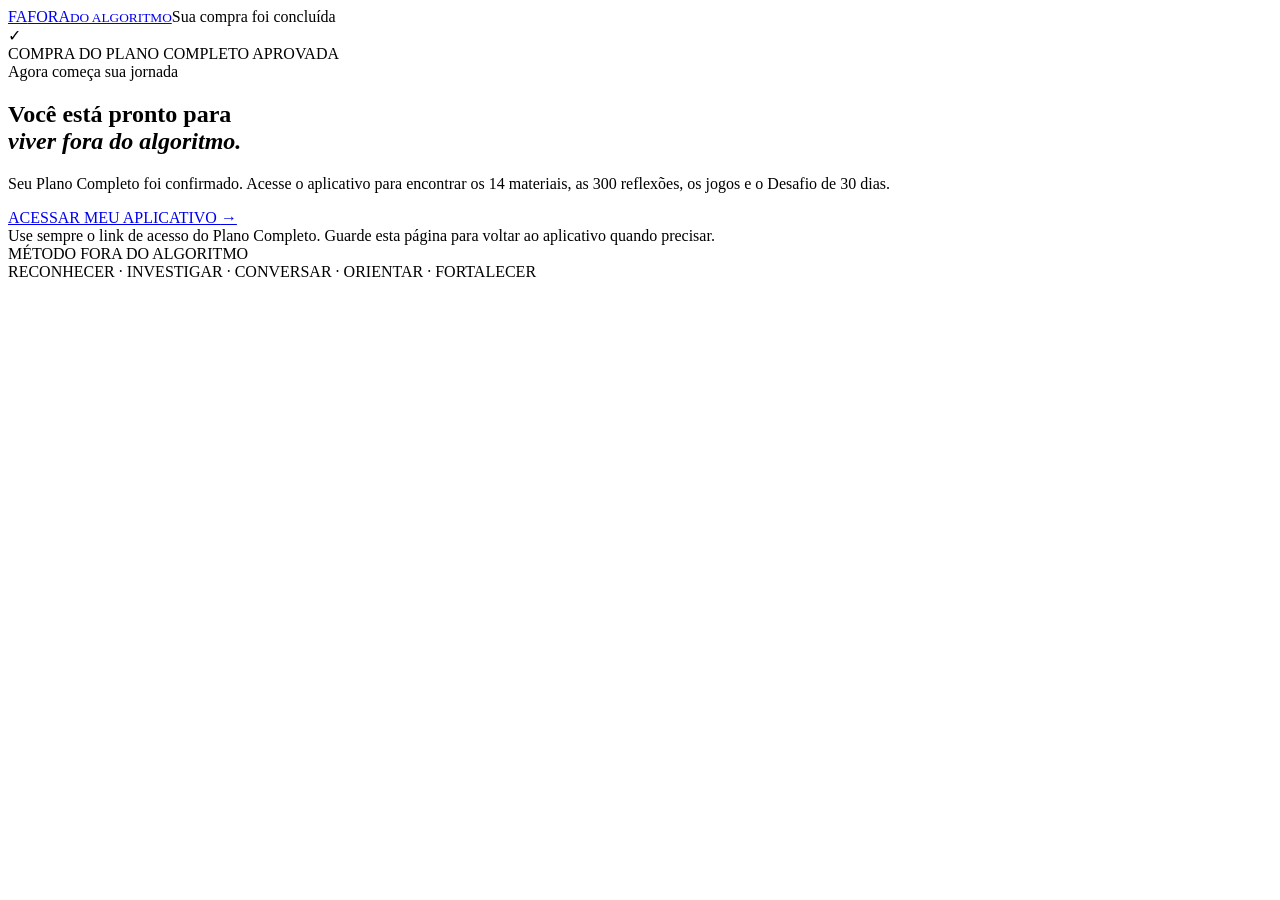
==== completo-confirmado/index.html @ 937b58bb "Adiciona página de confirmação do Plano Completo" ====
<!doctype html>
<html lang="pt-BR">
<head><meta charset="utf-8"><meta name="viewport" content="width=device-width,initial-scale=1"><meta name="theme-color" content="#0a211c"><title>Plano Completo confirmado — FORA DO ALGORITMO</title><link rel="preconnect" href="https://fonts.googleapis.com"><link rel="preconnect" href="https://fonts.gstatic.com" crossorigin><link href="https://fonts.googleapis.com/css2?family=DM+Sans:wght@400;500;600;700;800&family=Manrope:wght@400;500;600;700;800&display=swap" rel="stylesheet"><link rel="stylesheet" href="/styles.css"></head>
<body><div class="shell narrow">
<header class="topbar"><a class="brand" href="/"><span class="brand-symbol">FA</span><span>FORA<small>DO ALGORITMO</small></span></a><span class="top-note">Sua compra foi concluída</span></header>
<main class="page"><section class="panel center">
<div class="success-icon">✓</div><div class="status">COMPRA DO PLANO COMPLETO APROVADA</div>
<div class="eyebrow spaced">Agora começa sua jornada</div>
<h1>Você está pronto para<br><em>viver fora do algoritmo.</em></h1>
<p class="page-lead">Seu Plano Completo foi confirmado. Acesse o aplicativo para encontrar os 14 materiais, as 300 reflexões, os jogos e o Desafio de 30 dias.</p>
<div class="single-cta"><a class="button button-gold full" href="https://foraalgoritmo-2.vercel.app/acesso/completo">ACESSAR MEU APLICATIVO <b>→</b></a></div>
<div class="notice">Use sempre o link de acesso do Plano Completo. Guarde esta página para voltar ao aplicativo quando precisar.</div>
</section></main>
<footer class="footer">MÉTODO FORA DO ALGORITMO<br><span>RECONHECER · INVESTIGAR · CONVERSAR · ORIENTAR · FORTALECER</span></footer>
</div></body></html>
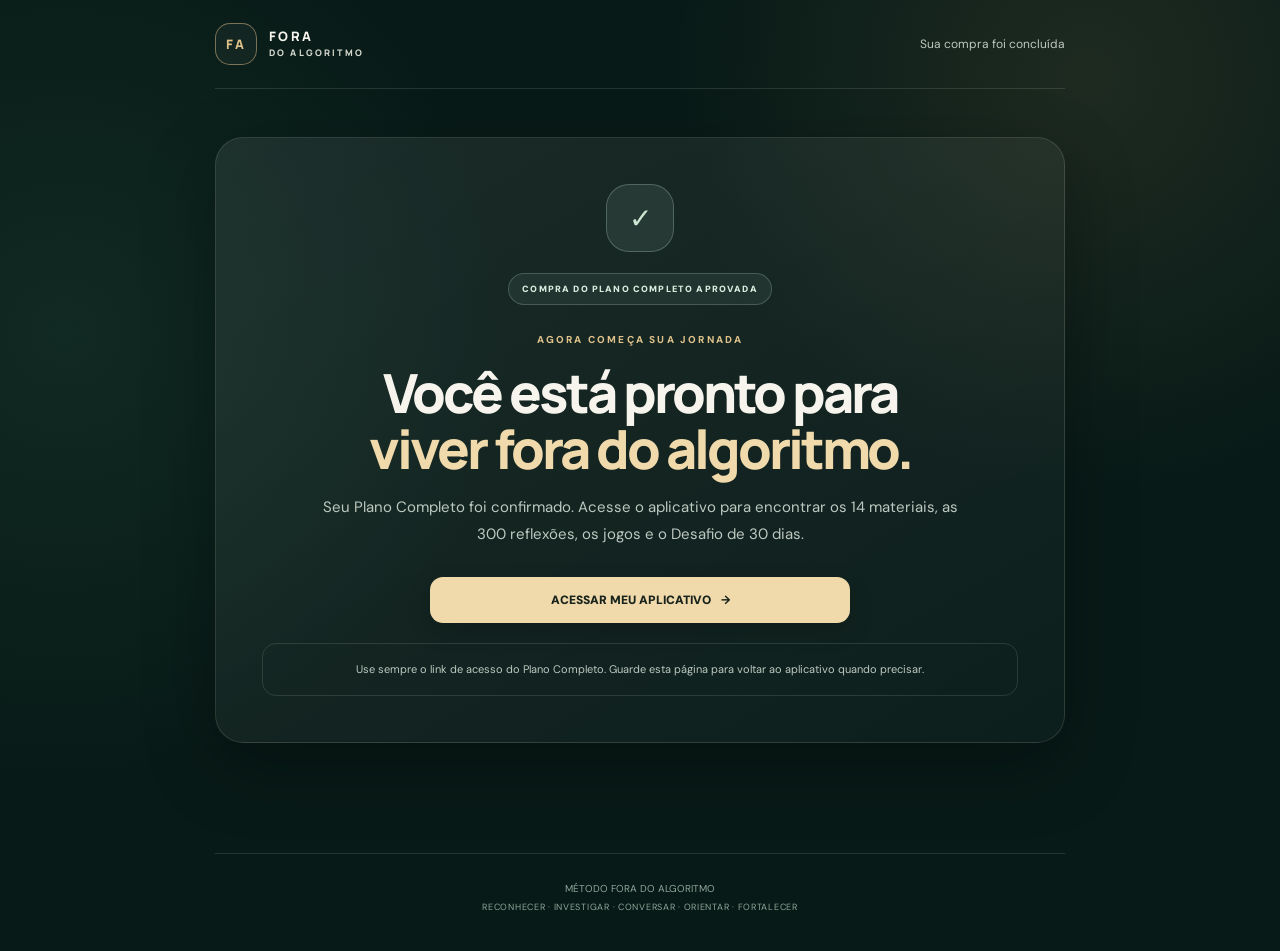
==== commit d08490e9: "Remove link para página inicial comercial" ====
--- a/completo-confirmado/index.html
+++ b/completo-confirmado/index.html
@@ -2,7 +2,7 @@
 <html lang="pt-BR">
 <head><meta charset="utf-8"><meta name="viewport" content="width=device-width,initial-scale=1"><meta name="theme-color" content="#0a211c"><title>Plano Completo confirmado — FORA DO ALGORITMO</title><link rel="preconnect" href="https://fonts.googleapis.com"><link rel="preconnect" href="https://fonts.gstatic.com" crossorigin><link href="https://fonts.googleapis.com/css2?family=DM+Sans:wght@400;500;600;700;800&family=Manrope:wght@400;500;600;700;800&display=swap" rel="stylesheet"><link rel="stylesheet" href="/styles.css"></head>
 <body><div class="shell narrow">
-<header class="topbar"><a class="brand" href="/"><span class="brand-symbol">FA</span><span>FORA<small>DO ALGORITMO</small></span></a><span class="top-note">Sua compra foi concluída</span></header>
+<header class="topbar"><div class="brand"><span class="brand-symbol">FA</span><span>FORA<small>DO ALGORITMO</small></span></div><span class="top-note">Sua compra foi concluída</span></header>
 <main class="page"><section class="panel center">
 <div class="success-icon">✓</div><div class="status">COMPRA DO PLANO COMPLETO APROVADA</div>
 <div class="eyebrow spaced">Agora começa sua jornada</div>
--- a/styles.css
+++ b/styles.css
@@ -0,0 +1,4 @@
+:root{--bg:#081a17;--panel:#102b24;--ink:#f6f4ed;--muted:#bdc9c0;--soft:#8fa69a;--gold:#dfc18a;--gold2:#f0d9aa;--line:rgba(236,230,210,.13);--green:#cde5d3;--shadow:0 24px 70px rgba(0,0,0,.3)}
+*{box-sizing:border-box}html{scroll-behavior:smooth}body{margin:0;background:radial-gradient(circle at 85% 8%,rgba(190,161,104,.12),transparent 26rem),radial-gradient(circle at 5% 35%,rgba(61,123,94,.16),transparent 28rem),var(--bg);color:var(--ink);font-family:'DM Sans',sans-serif;min-height:100vh}a{color:inherit;text-decoration:none}.shell{width:min(1100px,calc(100% - 40px));margin:0 auto}.shell.narrow{width:min(850px,calc(100% - 36px))}.topbar{display:flex;align-items:center;justify-content:space-between;padding:23px 0;border-bottom:1px solid var(--line)}.brand{display:flex;align-items:center;gap:12px;font:800 13px/1.15 Manrope;letter-spacing:.18em}.brand-symbol{height:42px;width:42px;border:1px solid rgba(223,193,138,.5);border-radius:15px;display:grid;place-items:center;color:var(--gold);background:rgba(255,255,255,.04)}.brand small{display:block;color:#d3d8ce;font-size:9px;letter-spacing:.24em;margin-top:4px}.top-note{font-size:12px;color:var(--muted)}.hero{padding:76px 0 54px;display:grid;grid-template-columns:1.1fr .9fr;gap:48px;align-items:center}.eyebrow{color:var(--gold);font-size:10px;font-weight:800;letter-spacing:.22em;text-transform:uppercase}.hero h1,.page h1{font:800 clamp(38px,5.8vw,68px)/1.04 Manrope;letter-spacing:-.055em;margin:18px 0}.hero h1 em,.page h1 em,.section-heading h2 em{font-style:normal;color:var(--gold2)}.lead{color:var(--muted);font-size:16px;line-height:1.8;max-width:600px}.method-line{display:inline-flex;gap:9px;align-items:center;border:1px solid var(--line);border-radius:100px;padding:10px 13px;color:#e8e3d5;font-size:9px;font-weight:800;letter-spacing:.1em;margin:20px 0 24px}.method-line span{width:7px;height:7px;border-radius:50%;background:var(--gold)}.hero-cta{max-width:340px}.hero-visual{position:relative;padding:30px;border-radius:30px;border:1px solid rgba(223,193,138,.22);background:linear-gradient(150deg,rgba(255,255,255,.08),rgba(255,255,255,.015));box-shadow:var(--shadow);min-height:350px;display:flex;flex-direction:column;justify-content:space-between;overflow:hidden}.visual-orbit{position:absolute;width:270px;height:270px;border-radius:50%;border:1px solid rgba(223,193,138,.17);right:-80px;top:-90px;box-shadow:0 0 0 32px rgba(223,193,138,.025),0 0 0 68px rgba(223,193,138,.02)}.visual-kicker,.plan-tag{font-size:10px;color:var(--gold);letter-spacing:.2em;text-transform:uppercase;font-weight:800;position:relative}.visual-title{font:800 35px/1.08 Manrope;max-width:300px;position:relative;letter-spacing:-.045em}.hero-visual p{font-size:13px;color:var(--muted);line-height:1.65;max-width:285px;position:relative}.pillar-list{display:flex;flex-wrap:wrap;gap:7px;position:relative}.pillar-list span{padding:8px 9px;border:1px solid var(--line);border-radius:9px;font-size:9px;color:#e8e5dc;letter-spacing:.07em}.section{padding:48px 0}.section-heading{text-align:center;max-width:680px;margin:0 auto 30px}.section-heading h2{font:800 clamp(28px,4vw,43px)/1.12 Manrope;letter-spacing:-.04em;margin:12px 0}.section-heading p{color:var(--muted);line-height:1.7;font-size:14px}.steps{display:grid;grid-template-columns:repeat(5,1fr);gap:10px}.steps article{padding:20px 15px;border:1px solid var(--line);border-radius:17px;background:rgba(255,255,255,.035)}.steps b{color:var(--gold);font:800 10px Manrope;letter-spacing:.16em}.steps h3{font:700 14px Manrope;margin:10px 0 6px}.steps p{color:var(--soft);font-size:11px;line-height:1.55;margin:0}.plans{display:grid;grid-template-columns:1fr 1fr;gap:18px;max-width:870px;margin:0 auto}.plan{padding:28px;border-radius:24px;background:linear-gradient(145deg,rgba(255,255,255,.065),rgba(255,255,255,.025));border:1px solid var(--line);position:relative}.plan-featured{border-color:rgba(223,193,138,.6);box-shadow:0 15px 50px rgba(0,0,0,.23)}.featured-label{position:absolute;right:18px;top:18px;background:rgba(223,193,138,.14);color:var(--gold2);padding:7px 9px;border-radius:100px;font-size:9px;font-weight:800;letter-spacing:.08em}.plan h3{font:800 24px Manrope;margin:12px 0 5px}.price{font:800 42px Manrope;letter-spacing:-.05em;margin-top:16px}.payment-note{font-size:10px;color:var(--muted)}.plan>p{font-size:13px;line-height:1.65;color:var(--muted);min-height:45px}.plan ul{display:grid;gap:12px;margin:22px 0 26px;padding:0;list-style:none}.plan li{display:flex;gap:10px;font-size:12px;color:#e5e8df;line-height:1.4}.plan li:before{content:'✓';color:var(--green);font-weight:900}.button{display:flex;align-items:center;justify-content:center;gap:10px;padding:15px 18px;border-radius:13px;font-size:12px;font-weight:900;text-align:center;transition:.2s;box-shadow:0 8px 24px rgba(0,0,0,.16)}.button:hover{transform:translateY(-2px)}.button-gold{background:var(--gold2);color:#18231c}.button-gold:hover{background:#f7e7c5}.button-outline{background:transparent;color:var(--ink);border:1px solid var(--line);box-shadow:none}.button-outline:hover{background:rgba(255,255,255,.06)}.fine-print,.muted-small{font-size:10px;color:var(--soft);line-height:1.6;text-align:center;margin-top:13px}.faq{max-width:760px;margin:0 auto;display:grid;gap:10px}.faq details{border:1px solid var(--line);border-radius:14px;padding:17px 19px;background:rgba(255,255,255,.025)}.faq summary{cursor:pointer;font-size:13px;font-weight:700}.faq p{font-size:12px;line-height:1.7;color:var(--muted);margin-bottom:0}.footer{border-top:1px solid var(--line);margin-top:45px;padding:26px 0 35px;color:var(--soft);font-size:10px;line-height:1.8;text-align:center}.footer span{font-size:9px;letter-spacing:.08em}.page{padding:48px 0 65px}.panel{border:1px solid var(--line);border-radius:28px;background:linear-gradient(150deg,rgba(255,255,255,.075),rgba(255,255,255,.025));box-shadow:var(--shadow);padding:clamp(24px,5vw,46px)}.center{text-align:center}.status{display:inline-flex;align-items:center;gap:8px;border:1px solid rgba(182,210,191,.25);background:rgba(182,210,191,.08);color:#d9eddf;padding:9px 13px;border-radius:99px;font-size:9px;font-weight:900;letter-spacing:.13em}.spaced{display:block;margin-top:28px}.page h1{font-size:clamp(34px,5.3vw,54px)}.page-lead{font-size:15px;line-height:1.75;color:var(--muted);max-width:650px;margin:0 auto}.offer{margin:30px 0 18px;border:1px solid rgba(223,193,138,.4);border-radius:23px;overflow:hidden;background:linear-gradient(140deg,#173c30,#10271f)}.offer-head{padding:28px 25px 23px;text-align:center;border-bottom:1px solid var(--line)}.offer-tag{font-size:9px;color:var(--gold);letter-spacing:.17em;text-transform:uppercase;font-weight:800}.offer h2{font:800 28px/1.12 Manrope;margin:13px 0 7px}.offer-head p{color:var(--muted);font-size:12px;line-height:1.65}.delta{margin:17px 0 2px;color:var(--gold2);font:800 45px Manrope;letter-spacing:-.05em}.offer-benefits{display:grid;grid-template-columns:1fr 1fr;gap:14px 18px;padding:23px 26px}.offer-benefits div{display:flex;gap:9px;align-items:flex-start;color:var(--green);font-size:13px;font-weight:900}.offer-benefits span{color:#e6ebe2;font-size:12px;font-weight:500;line-height:1.5}.offer-actions{padding:0 26px 25px}.offer-actions .button{padding:17px}.full{width:100%}.refuse{display:block;text-align:center;color:var(--muted);font-size:12px;text-decoration:underline;text-decoration-color:rgba(255,255,255,.25);text-underline-offset:4px;margin:21px auto 0;max-width:520px;line-height:1.7}.refuse:hover{color:white}.button-disabled{background:rgba(255,255,255,.08);color:rgba(255,255,255,.5);cursor:not-allowed;box-shadow:none}.success-icon{width:68px;height:68px;border:1px solid rgba(182,210,191,.3);border-radius:23px;margin:0 auto 21px;display:grid;place-items:center;color:#cde5d3;background:rgba(182,210,191,.1);font-size:28px}.single-cta{max-width:420px;margin:30px auto 0}.notice{margin-top:20px;padding:16px;border:1px solid var(--line);border-radius:14px;color:var(--muted);font-size:11px;line-height:1.7}
+@media(max-width:760px){.shell{width:min(100% - 30px,600px)}.topbar{padding:18px 0}.top-note{display:none}.hero{padding:52px 0 30px;grid-template-columns:1fr;gap:24px}.hero-visual{min-height:280px}.steps{grid-template-columns:1fr 1fr}.steps article:last-child{grid-column:span 2}.plans{grid-template-columns:1fr}.section{padding:34px 0}.offer-benefits{grid-template-columns:1fr}.offer-actions{padding:0 18px 20px}.offer-head{padding:24px 18px}.page{padding-top:30px}.panel{border-radius:22px}.footer{margin-top:30px}.hero h1{font-size:42px}.featured-label{position:static;display:inline-block;margin-bottom:10px}}
+@media(max-width:390px){.hero h1{font-size:36px}.steps{grid-template-columns:1fr}.steps article:last-child{grid-column:auto}.price{font-size:38px}.method-line{font-size:8px;line-height:1.5;border-radius:14px}}
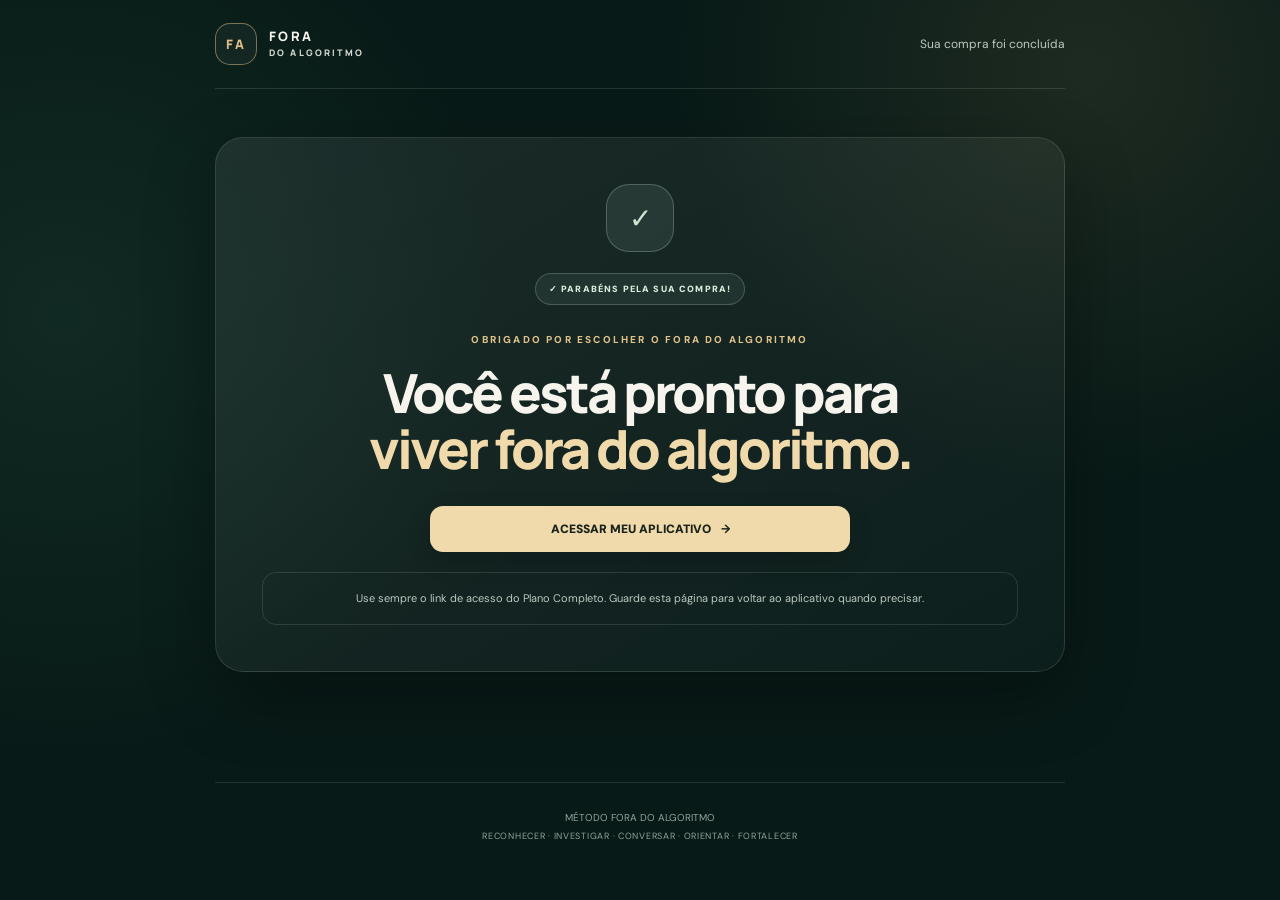
==== commit 954fe2de: "Destaca parabéns na confirmação do plano completo" ====
--- a/completo-confirmado/index.html
+++ b/completo-confirmado/index.html
@@ -4,10 +4,10 @@
 <body><div class="shell narrow">
 <header class="topbar"><div class="brand"><span class="brand-symbol">FA</span><span>FORA<small>DO ALGORITMO</small></span></div><span class="top-note">Sua compra foi concluída</span></header>
 <main class="page"><section class="panel center">
-<div class="success-icon">✓</div><div class="status">COMPRA DO PLANO COMPLETO APROVADA</div>
-<div class="eyebrow spaced">Agora começa sua jornada</div>
+<div class="success-icon">✓</div><div class="status">✓ PARABÉNS PELA SUA COMPRA!</div>
+<div class="eyebrow spaced">Obrigado por escolher o FORA DO ALGORITMO</div>
 <h1>Você está pronto para<br><em>viver fora do algoritmo.</em></h1>
-<p class="page-lead">Seu Plano Completo foi confirmado. Acesse o aplicativo para encontrar os 14 materiais, as 300 reflexões, os jogos e o Desafio de 30 dias.</p>
+
 <div class="single-cta"><a class="button button-gold full" href="https://foraalgoritmo-2.vercel.app/acesso/completo">ACESSAR MEU APLICATIVO <b>→</b></a></div>
 <div class="notice">Use sempre o link de acesso do Plano Completo. Guarde esta página para voltar ao aplicativo quando precisar.</div>
 </section></main>
--- a/styles.css
+++ b/styles.css
@@ -1,4 +1,439 @@
 :root{--bg:#081a17;--panel:#102b24;--ink:#f6f4ed;--muted:#bdc9c0;--soft:#8fa69a;--gold:#dfc18a;--gold2:#f0d9aa;--line:rgba(236,230,210,.13);--green:#cde5d3;--shadow:0 24px 70px rgba(0,0,0,.3)}
-*{box-sizing:border-box}html{scroll-behavior:smooth}body{margin:0;background:radial-gradient(circle at 85% 8%,rgba(190,161,104,.12),transparent 26rem),radial-gradient(circle at 5% 35%,rgba(61,123,94,.16),transparent 28rem),var(--bg);color:var(--ink);font-family:'DM Sans',sans-serif;min-height:100vh}a{color:inherit;text-decoration:none}.shell{width:min(1100px,calc(100% - 40px));margin:0 auto}.shell.narrow{width:min(850px,calc(100% - 36px))}.topbar{display:flex;align-items:center;justify-content:space-between;padding:23px 0;border-bottom:1px solid var(--line)}.brand{display:flex;align-items:center;gap:12px;font:800 13px/1.15 Manrope;letter-spacing:.18em}.brand-symbol{height:42px;width:42px;border:1px solid rgba(223,193,138,.5);border-radius:15px;display:grid;place-items:center;color:var(--gold);background:rgba(255,255,255,.04)}.brand small{display:block;color:#d3d8ce;font-size:9px;letter-spacing:.24em;margin-top:4px}.top-note{font-size:12px;color:var(--muted)}.hero{padding:76px 0 54px;display:grid;grid-template-columns:1.1fr .9fr;gap:48px;align-items:center}.eyebrow{color:var(--gold);font-size:10px;font-weight:800;letter-spacing:.22em;text-transform:uppercase}.hero h1,.page h1{font:800 clamp(38px,5.8vw,68px)/1.04 Manrope;letter-spacing:-.055em;margin:18px 0}.hero h1 em,.page h1 em,.section-heading h2 em{font-style:normal;color:var(--gold2)}.lead{color:var(--muted);font-size:16px;line-height:1.8;max-width:600px}.method-line{display:inline-flex;gap:9px;align-items:center;border:1px solid var(--line);border-radius:100px;padding:10px 13px;color:#e8e3d5;font-size:9px;font-weight:800;letter-spacing:.1em;margin:20px 0 24px}.method-line span{width:7px;height:7px;border-radius:50%;background:var(--gold)}.hero-cta{max-width:340px}.hero-visual{position:relative;padding:30px;border-radius:30px;border:1px solid rgba(223,193,138,.22);background:linear-gradient(150deg,rgba(255,255,255,.08),rgba(255,255,255,.015));box-shadow:var(--shadow);min-height:350px;display:flex;flex-direction:column;justify-content:space-between;overflow:hidden}.visual-orbit{position:absolute;width:270px;height:270px;border-radius:50%;border:1px solid rgba(223,193,138,.17);right:-80px;top:-90px;box-shadow:0 0 0 32px rgba(223,193,138,.025),0 0 0 68px rgba(223,193,138,.02)}.visual-kicker,.plan-tag{font-size:10px;color:var(--gold);letter-spacing:.2em;text-transform:uppercase;font-weight:800;position:relative}.visual-title{font:800 35px/1.08 Manrope;max-width:300px;position:relative;letter-spacing:-.045em}.hero-visual p{font-size:13px;color:var(--muted);line-height:1.65;max-width:285px;position:relative}.pillar-list{display:flex;flex-wrap:wrap;gap:7px;position:relative}.pillar-list span{padding:8px 9px;border:1px solid var(--line);border-radius:9px;font-size:9px;color:#e8e5dc;letter-spacing:.07em}.section{padding:48px 0}.section-heading{text-align:center;max-width:680px;margin:0 auto 30px}.section-heading h2{font:800 clamp(28px,4vw,43px)/1.12 Manrope;letter-spacing:-.04em;margin:12px 0}.section-heading p{color:var(--muted);line-height:1.7;font-size:14px}.steps{display:grid;grid-template-columns:repeat(5,1fr);gap:10px}.steps article{padding:20px 15px;border:1px solid var(--line);border-radius:17px;background:rgba(255,255,255,.035)}.steps b{color:var(--gold);font:800 10px Manrope;letter-spacing:.16em}.steps h3{font:700 14px Manrope;margin:10px 0 6px}.steps p{color:var(--soft);font-size:11px;line-height:1.55;margin:0}.plans{display:grid;grid-template-columns:1fr 1fr;gap:18px;max-width:870px;margin:0 auto}.plan{padding:28px;border-radius:24px;background:linear-gradient(145deg,rgba(255,255,255,.065),rgba(255,255,255,.025));border:1px solid var(--line);position:relative}.plan-featured{border-color:rgba(223,193,138,.6);box-shadow:0 15px 50px rgba(0,0,0,.23)}.featured-label{position:absolute;right:18px;top:18px;background:rgba(223,193,138,.14);color:var(--gold2);padding:7px 9px;border-radius:100px;font-size:9px;font-weight:800;letter-spacing:.08em}.plan h3{font:800 24px Manrope;margin:12px 0 5px}.price{font:800 42px Manrope;letter-spacing:-.05em;margin-top:16px}.payment-note{font-size:10px;color:var(--muted)}.plan>p{font-size:13px;line-height:1.65;color:var(--muted);min-height:45px}.plan ul{display:grid;gap:12px;margin:22px 0 26px;padding:0;list-style:none}.plan li{display:flex;gap:10px;font-size:12px;color:#e5e8df;line-height:1.4}.plan li:before{content:'✓';color:var(--green);font-weight:900}.button{display:flex;align-items:center;justify-content:center;gap:10px;padding:15px 18px;border-radius:13px;font-size:12px;font-weight:900;text-align:center;transition:.2s;box-shadow:0 8px 24px rgba(0,0,0,.16)}.button:hover{transform:translateY(-2px)}.button-gold{background:var(--gold2);color:#18231c}.button-gold:hover{background:#f7e7c5}.button-outline{background:transparent;color:var(--ink);border:1px solid var(--line);box-shadow:none}.button-outline:hover{background:rgba(255,255,255,.06)}.fine-print,.muted-small{font-size:10px;color:var(--soft);line-height:1.6;text-align:center;margin-top:13px}.faq{max-width:760px;margin:0 auto;display:grid;gap:10px}.faq details{border:1px solid var(--line);border-radius:14px;padding:17px 19px;background:rgba(255,255,255,.025)}.faq summary{cursor:pointer;font-size:13px;font-weight:700}.faq p{font-size:12px;line-height:1.7;color:var(--muted);margin-bottom:0}.footer{border-top:1px solid var(--line);margin-top:45px;padding:26px 0 35px;color:var(--soft);font-size:10px;line-height:1.8;text-align:center}.footer span{font-size:9px;letter-spacing:.08em}.page{padding:48px 0 65px}.panel{border:1px solid var(--line);border-radius:28px;background:linear-gradient(150deg,rgba(255,255,255,.075),rgba(255,255,255,.025));box-shadow:var(--shadow);padding:clamp(24px,5vw,46px)}.center{text-align:center}.status{display:inline-flex;align-items:center;gap:8px;border:1px solid rgba(182,210,191,.25);background:rgba(182,210,191,.08);color:#d9eddf;padding:9px 13px;border-radius:99px;font-size:9px;font-weight:900;letter-spacing:.13em}.spaced{display:block;margin-top:28px}.page h1{font-size:clamp(34px,5.3vw,54px)}.page-lead{font-size:15px;line-height:1.75;color:var(--muted);max-width:650px;margin:0 auto}.offer{margin:30px 0 18px;border:1px solid rgba(223,193,138,.4);border-radius:23px;overflow:hidden;background:linear-gradient(140deg,#173c30,#10271f)}.offer-head{padding:28px 25px 23px;text-align:center;border-bottom:1px solid var(--line)}.offer-tag{font-size:9px;color:var(--gold);letter-spacing:.17em;text-transform:uppercase;font-weight:800}.offer h2{font:800 28px/1.12 Manrope;margin:13px 0 7px}.offer-head p{color:var(--muted);font-size:12px;line-height:1.65}.delta{margin:17px 0 2px;color:var(--gold2);font:800 45px Manrope;letter-spacing:-.05em}.offer-benefits{display:grid;grid-template-columns:1fr 1fr;gap:14px 18px;padding:23px 26px}.offer-benefits div{display:flex;gap:9px;align-items:flex-start;color:var(--green);font-size:13px;font-weight:900}.offer-benefits span{color:#e6ebe2;font-size:12px;font-weight:500;line-height:1.5}.offer-actions{padding:0 26px 25px}.offer-actions .button{padding:17px}.full{width:100%}.refuse{display:block;text-align:center;color:var(--muted);font-size:12px;text-decoration:underline;text-decoration-color:rgba(255,255,255,.25);text-underline-offset:4px;margin:21px auto 0;max-width:520px;line-height:1.7}.refuse:hover{color:white}.button-disabled{background:rgba(255,255,255,.08);color:rgba(255,255,255,.5);cursor:not-allowed;box-shadow:none}.success-icon{width:68px;height:68px;border:1px solid rgba(182,210,191,.3);border-radius:23px;margin:0 auto 21px;display:grid;place-items:center;color:#cde5d3;background:rgba(182,210,191,.1);font-size:28px}.single-cta{max-width:420px;margin:30px auto 0}.notice{margin-top:20px;padding:16px;border:1px solid var(--line);border-radius:14px;color:var(--muted);font-size:11px;line-height:1.7}
+*{box-sizing:border-box}html{scroll-behavior:smooth}body{margin:0;background:radial-gradient(circle at 85% 8%,rgba(190,161,104,.12),transparent 26rem),radial-gradient(circle at 5% 35%,rgba(61,123,94,.16),transparent 28rem),var(--bg);color:var(--ink);font-family:'DM Sans',sans-serif;min-height:100vh}a{color:inherit;text-decoration:none}.shell{width:min(1100px,calc(100% - 40px));margin:0 auto}.shell.narrow{width:min(850px,calc(100% - 36px))}.topbar{display:flex;align-items:center;justify-content:space-between;padding:23px 0;border-bottom:1px solid var(--line)}.brand{display:flex;align-items:center;gap:12px;font:800 13px/1.15 Manrope;letter-spacing:.18em}.brand-symbol{height:42px;width:42px;border:1px solid rgba(223,193,138,.5);border-radius:15px;display:grid;place-items:center;color:var(--gold);background:rgba(255,255,255,.04)}.brand small{display:block;color:#d3d8ce;font-size:9px;letter-spacing:.24em;margin-top:4px}.top-note{font-size:12px;color:var(--muted)}.hero{padding:76px 0 54px;display:grid;grid-template-columns:1.1fr .9fr;gap:48px;align-items:center}.eyebrow{color:var(--gold);font-size:10px;font-weight:800;letter-spacing:.22em;text-transform:uppercase}.hero h1,.page h1{font:800 clamp(38px,5.8vw,68px)/1.04 Manrope;letter-spacing:-.055em;margin:18px 0}.hero h1 em,.page h1 em,.section-heading h2 em{font-style:normal;color:var(--gold2)}.lead{color:var(--muted);font-size:16px;line-height:1.8;max-width:600px}.method-line{display:inline-flex;gap:9px;align-items:center;border:1px solid var(--line);border-radius:100px;padding:10px 13px;color:#e8e3d5;font-size:9px;font-weight:800;letter-spacing:.1em;margin:20px 0 24px}.method-line span{width:7px;height:7px;border-radius:50%;background:var(--gold)}.hero-cta{max-width:340px}.hero-visual{position:relative;padding:30px;border-radius:30px;border:1px solid rgba(223,193,138,.22);background:linear-gradient(150deg,rgba(255,255,255,.08),rgba(255,255,255,.015));box-shadow:var(--shadow);min-height:350px;display:flex;flex-direction:column;justify-content:space-between;overflow:hidden}.visual-orbit{position:absolute;width:270px;height:270px;border-radius:50%;border:1px solid rgba(223,193,138,.17);right:-80px;top:-90px;box-shadow:0 0 0 32px rgba(223,193,138,.025),0 0 0 68px rgba(223,193,138,.02)}.visual-kicker,.plan-tag{font-size:10px;color:var(--gold);letter-spacing:.2em;text-transform:uppercase;font-weight:800;position:relative}.visual-title{font:800 35px/1.08 Manrope;max-width:300px;position:relative;letter-spacing:-.045em}.hero-visual p{font-size:13px;color:var(--muted);line-height:1.65;max-width:285px;position:relative}.pillar-list{display:flex;flex-wrap:wrap;gap:7px;position:relative}.pillar-list span{padding:8px 9px;border:1px solid var(--line);border-radius:9px;font-size:9px;color:#e8e5dc;letter-spacing:.07em}.section{padding:48px 0}.section-heading{text-align:center;max-width:680px;margin:0 auto 30px}.section-heading h2{font:800 clamp(28px,4vw,43px)/1.12 Manrope;letter-spacing:-.04em;margin:12px 0}.section-heading p{color:var(--muted);line-height:1.7;font-size:14px}.steps{display:grid;grid-template-columns:repeat(5,1fr);gap:10px}.steps article{padding:20px 15px;border:1px solid var(--line);border-radius:17px;background:rgba(255,255,255,.035)}.steps b{color:var(--gold);font:800 10px Manrope;letter-spacing:.16em}.steps h3{font:700 14px Manrope;margin:10px 0 6px}.steps p{color:var(--soft);font-size:11px;line-height:1.55;margin:0}.plans{display:grid;grid-template-columns:1fr 1fr;gap:18px;max-width:870px;margin:0 auto}.plan{padding:28px;border-radius:24px;background:linear-gradient(145deg,rgba(255,255,255,.065),rgba(255,255,255,.025));border:1px solid var(--line);position:relative}.plan-featured{border-color:rgba(223,193,138,.6);box-shadow:0 15px 50px rgba(0,0,0,.23)}.featured-label{position:absolute;right:18px;top:18px;background:rgba(223,193,138,.14);color:var(--gold2);padding:7px 9px;border-radius:100px;font-size:9px;font-weight:800;letter-spacing:.08em}.plan h3{font:800 24px Manrope;margin:12px 0 5px}.price{font:800 42px Manrope;letter-spacing:-.05em;margin-top:16px}.payment-note{font-size:10px;color:var(--muted)}.plan>p{font-size:13px;line-height:1.65;color:var(--muted);min-height:45px}.plan ul{display:grid;gap:12px;margin:22px 0 26px;padding:0;list-style:none}.plan li{display:flex;gap:10px;font-size:12px;color:#e5e8df;line-height:1.4}.plan li:before{content:'✓';color:var(--green);font-weight:900}.button{display:flex;align-items:center;justify-content:center;gap:10px;padding:15px 18px;border-radius:13px;font-size:12px;font-weight:900;text-align:center;transition:.2s;box-shadow:0 8px 24px rgba(0,0,0,.16)}.button:hover{transform:translateY(-2px)}.button-gold{background:var(--gold2);color:#18231c}.button-gold:hover{background:#f7e7c5}.button-outline{background:transparent;color:var(--ink);border:1px solid var(--line);box-shadow:none}.button-outline:hover{background:rgba(255,255,255,.06)}.fine-print,.muted-small{font-size:10px;color:var(--soft);line-height:1.6;text-align:center;margin-top:13px}.faq{max-width:760px;margin:0 auto;display:grid;gap:10px}.faq details{border:1px solid var(--line);border-radius:14px;padding:17px 19px;background:rgba(255,255,255,.025)}.faq summary{cursor:pointer;font-size:13px;font-weight:700}.faq p{font-size:12px;line-height:1.7;color:var(--muted);margin-bottom:0}.footer{border-top:1px solid var(--line);margin-top:45px;padding:26px 0 35px;color:var(--soft);font-size:10px;line-height:1.8;text-align:center}.footer span{font-size:9px;letter-spacing:.08em}.page{padding:48px 0 65px}.panel{border:1px solid var(--line);border-radius:28px;background:linear-gradient(150deg,rgba(255,255,255,.075),rgba(255,255,255,.025));box-shadow:var(--shadow);padding:clamp(24px,5vw,46px)}.center{text-align:center}.status{display:inline-flex;align-items:center;gap:8px;border:1px solid rgba(182,210,191,.25);background:rgba(182,210,191,.08);color:#d9eddf;padding:9px 13px;border-radius:99px;font-size:9px;font-weight:900;letter-spacing:.13em}.spaced{display:block;margin-top:28px}.page h1{font-size:clamp(34px,5.3vw,54px)}.page-lead{font-size:15px;line-height:1.75;color:var(--muted);max-width:650px;margin:0 auto}.offer{margin:30px 0 18px;border:1px solid rgba(223,193,138,.4);border-radius:23px;overflow:hidden;background:linear-gradient(140deg,#173c30,#10271f)}.offer-head{padding:28px 25px 23px;text-align:center;border-bottom:1px solid var(--line)}.offer-tag{font-size:9px;color:var(--gold);letter-spacing:.17em;text-transform:uppercase;font-weight:800}.offer h2{font:800 28px/1.12 Manrope;margin:13px 0 7px}.offer-head p{color:var(--muted);font-size:12px;line-height:1.65}.delta{margin:17px 0 2px;color:var(--gold2);font:800 45px Manrope;letter-spacing:-.05em}.offer-benefits{display:grid;grid-template-columns:1fr 1fr;gap:14px 18px;padding:23px 26px}.offer-benefits div{display:flex;gap:9px;align-items:flex-start;color:var(--green);font-size:13px;font-weight:900}.offer-benefits span{color:#e6ebe2;font-size:12px;font-weight:500;line-height:1.5}.offer-actions{padding:0 26px 25px}.offer-actions .button{padding:17px}.full{width:100%}.refuse{display:block;width:fit-content;max-width:100%;text-align:center;color:#f0e7d5;font-size:14px;font-weight:700;text-decoration:underline;text-decoration-color:rgba(240,215,173,.65);text-underline-offset:4px;margin:21px auto 0;padding:12px 18px;border:1px solid rgba(223,193,138,.3);border-radius:12px;background:rgba(255,255,255,.045);line-height:1.6;transition:.2s}.refuse:hover{color:#fff;background:rgba(255,255,255,.09);border-color:rgba(223,193,138,.55)}.button-disabled{background:rgba(255,255,255,.08);color:rgba(255,255,255,.5);cursor:not-allowed;box-shadow:none}.success-icon{width:68px;height:68px;border:1px solid rgba(182,210,191,.3);border-radius:23px;margin:0 auto 21px;display:grid;place-items:center;color:#cde5d3;background:rgba(182,210,191,.1);font-size:28px}.single-cta{max-width:420px;margin:30px auto 0}.notice{margin-top:20px;padding:16px;border:1px solid var(--line);border-radius:14px;color:var(--muted);font-size:11px;line-height:1.7}
 @media(max-width:760px){.shell{width:min(100% - 30px,600px)}.topbar{padding:18px 0}.top-note{display:none}.hero{padding:52px 0 30px;grid-template-columns:1fr;gap:24px}.hero-visual{min-height:280px}.steps{grid-template-columns:1fr 1fr}.steps article:last-child{grid-column:span 2}.plans{grid-template-columns:1fr}.section{padding:34px 0}.offer-benefits{grid-template-columns:1fr}.offer-actions{padding:0 18px 20px}.offer-head{padding:24px 18px}.page{padding-top:30px}.panel{border-radius:22px}.footer{margin-top:30px}.hero h1{font-size:42px}.featured-label{position:static;display:inline-block;margin-bottom:10px}}
 @media(max-width:390px){.hero h1{font-size:36px}.steps{grid-template-columns:1fr}.steps article:last-child{grid-column:auto}.price{font-size:38px}.method-line{font-size:8px;line-height:1.5;border-radius:14px}}
+
+
+/* Visual claro e focado da página de upgrade pós-compra */
+.light-upsell{
+  --ink:#1d3027;
+  --muted:#586a60;
+  --soft:#78877e;
+  --line:#e2eae5;
+  --gold:#16835a;
+  --gold2:#16835a;
+  --green:#16835a;
+  background:linear-gradient(180deg,#f7faf8 0%,#eef4f0 100%);
+  color:#1d3027;
+}
+.light-upsell .topbar{border-color:#e2eae5}
+.light-upsell .brand{color:#1d3027}
+.light-upsell .brand small{color:#718078}
+.light-upsell .brand-symbol{
+  color:#14734f;
+  background:#e9f4ed;
+  border-color:#cfe2d5;
+}
+.light-upsell .top-note{color:#738178}
+.light-upsell .page{padding:38px 0 48px}
+.light-upsell .panel{
+  background:#fff;
+  border:1px solid #e3ebe5;
+  border-radius:24px;
+  box-shadow:0 14px 45px rgba(34,65,47,.07);
+  padding:clamp(24px,5vw,42px);
+}
+.light-upsell .status{
+  background:#eaf5ee;
+  border:1px solid #d5e9dc;
+  color:#23734f;
+  font-size:10px;
+  letter-spacing:.08em;
+}
+.light-upsell .eyebrow{color:#18865c}
+.light-upsell .spaced{margin-top:22px}
+.light-upsell .page h1{
+  color:#1e3328;
+  font-size:clamp(34px,5vw,50px);
+  line-height:1.08;
+  letter-spacing:-.045em;
+  margin:15px 0;
+}
+.light-upsell .page h1 em{
+  color:#168b60;
+  font-style:normal;
+}
+.light-upsell .page-lead{
+  color:#5d6d64;
+  font-size:15px;
+  line-height:1.7;
+  max-width:600px;
+}
+.light-upsell .page-lead strong{color:#263e30}
+.light-upsell .offer{
+  margin:26px 0 16px;
+  border:1px solid #dce9df;
+  border-radius:19px;
+  background:#fff;
+  box-shadow:0 8px 26px rgba(37,76,51,.055);
+}
+.light-upsell .offer-head{
+  padding:25px 24px 21px;
+  border-bottom:1px solid #edf2ee;
+  background:#fbfdfb;
+}
+.light-upsell .offer-tag{
+  color:#16865b;
+  letter-spacing:.13em;
+}
+.light-upsell .offer h2{
+  color:#20372a;
+  font-size:26px;
+  margin:11px 0 7px;
+}
+.light-upsell .offer .accent{color:#168b60}
+.light-upsell .offer-head p{
+  color:#68776e;
+  font-size:13px;
+}
+.light-upsell .delta{
+  color:#13875b;
+  font-size:44px;
+  margin:14px 0 1px;
+}
+.light-upsell .muted-small{color:#77867d}
+.light-upsell .offer-benefits{
+  padding:21px 25px;
+  background:#fff;
+  gap:15px 20px;
+}
+.light-upsell .offer-benefits div{
+  color:#16865b;
+  font-size:14px;
+}
+.light-upsell .offer-benefits span{
+  color:#46584d;
+  font-size:13px;
+}
+.light-upsell .offer-benefits strong{color:#1d754f;font-weight:800}
+.light-upsell .offer-actions{
+  padding:0 25px 24px;
+  background:#fff;
+}
+.light-upsell .offer-actions .button{
+  padding:17px 18px;
+  background:#16865b;
+  color:#fff;
+  box-shadow:0 8px 18px rgba(22,134,91,.18);
+  border-radius:12px;
+}
+.light-upsell .offer-actions .button:hover{background:#11734e}
+.light-upsell .refuse{
+  color:#65746b;
+  background:#f8faf8;
+  border:1px solid #e1e9e3;
+  font-size:14px;
+  font-weight:700;
+  text-decoration-color:#9aa89f;
+}
+.light-upsell .refuse:hover{
+  color:#31483a;
+  background:#f0f5f1;
+  border-color:#cbdacf;
+}
+.light-upsell .footer{
+  color:#89958d;
+  border-color:#e2eae5;
+  margin-top:28px;
+}
+.light-upsell .footer span{color:#8a978f}
+@media(max-width:760px){
+  .light-upsell .page{padding:25px 0 35px}
+  .light-upsell .panel{padding:23px 17px;border-radius:19px}
+  .light-upsell .offer-head{padding:22px 17px 19px}
+  .light-upsell .offer-benefits{padding:19px 18px;gap:13px}
+  .light-upsell .offer-actions{padding:0 17px 19px}
+  .light-upsell .offer-actions .button{font-size:11px;line-height:1.45}
+}
+
+
+/* Paleta quente: marfim, grafite e vermelho queimado — página de upsell */
+.light-upsell{
+  color-scheme:light;
+  --ink:#292522;
+  --muted:#68615b;
+  --soft:#817871;
+  --line:#e9e1da;
+  --gold:#b33a32;
+  --gold2:#b33a32;
+  --green:#b33a32;
+  background:linear-gradient(180deg,#f8f5f1 0%,#f1ece6 100%);
+  color:#292522;
+}
+.light-upsell .topbar{border-color:#e9e1da}
+.light-upsell .brand{color:#292522}
+.light-upsell .brand small{color:#817871}
+.light-upsell .brand-symbol{
+  color:#b33a32;
+  background:#fff5f2;
+  border-color:#e8c9c3;
+}
+.light-upsell .top-note{color:#817871}
+.light-upsell .panel{
+  background:#fffefd;
+  border:1px solid #e9e1da;
+  box-shadow:0 14px 42px rgba(54,39,31,.065);
+}
+.light-upsell .status,
+.light-upsell .status-congrats{
+  background:#fff0ed;
+  border:1px solid #f0d0ca;
+  color:#b22f28;
+  font-size:11px;
+  font-weight:900;
+  letter-spacing:.09em;
+  padding:10px 15px;
+}
+.light-upsell .eyebrow{color:#9b3932}
+.light-upsell .page h1{color:#292522}
+.light-upsell .page h1 em{color:#b33a32}
+.light-upsell .page-lead{color:#68615b}
+.light-upsell .page-lead strong{color:#302a25}
+.light-upsell .offer{
+  background:#fffdfa;
+  border:1px solid #e9ddd4;
+  box-shadow:0 8px 25px rgba(54,39,31,.045);
+}
+.light-upsell .offer-head{
+  background:#fbf7f3;
+  border-bottom:1px solid #eee5de;
+}
+.light-upsell .offer-tag{color:#a23a32}
+.light-upsell .offer h2{color:#292522}
+.light-upsell .offer .accent{color:#b33a32}
+.light-upsell .offer-head p{color:#6e655f}
+.light-upsell .delta{color:#b3322b}
+.light-upsell .muted-small{color:#827870}
+.light-upsell .offer-benefits{background:#fffdfa}
+.light-upsell .offer-benefits div{color:#b33a32}
+.light-upsell .offer-benefits span{color:#554d47}
+.light-upsell .offer-benefits strong{color:#9e332c}
+.light-upsell .offer-actions{background:#fffdfa}
+.light-upsell .offer-actions .button{
+  background:#b63830;
+  color:#fff;
+  box-shadow:0 8px 18px rgba(182,56,48,.17);
+}
+.light-upsell .offer-actions .button:hover{background:#992c26}
+.light-upsell .refuse{
+  color:#6e655e;
+  background:#f8f5f1;
+  border-color:#e8dfd7;
+  text-decoration-color:#aaa098;
+}
+.light-upsell .refuse:hover{
+  color:#3b332e;
+  background:#f1ebe5;
+  border-color:#d9ccc1;
+}
+.light-upsell .footer{
+  color:#92877f;
+  border-color:#e8dfd7;
+}
+.light-upsell .footer span{color:#92877f}
+@media(max-width:760px){
+  .light-upsell .status-congrats{font-size:10px}
+}
+
+
+/* Vermelho reservado à confirmação de compra e à chamada de preço do título */
+.light-upsell .status-congrats{
+  background:#fff0ed;
+  border:1px solid #edc4bd;
+  color:#b3322b;
+  font-size:12px;
+  font-weight:900;
+  letter-spacing:.1em;
+  padding:11px 17px;
+  box-shadow:0 3px 10px rgba(179,50,43,.07);
+}
+.light-upsell .eyebrow{color:#81766a}
+.light-upsell .page h1{color:#292522}
+.light-upsell .page h1 em{color:#b3322b}
+.light-upsell .offer-tag{color:#8e7958}
+.light-upsell .offer h2{color:#292522}
+.light-upsell .offer .accent{color:#292522}
+.light-upsell .delta{color:#292522}
+.light-upsell .offer-benefits div{color:#a58d68}
+.light-upsell .offer-benefits span{color:#554d47}
+.light-upsell .offer-benefits strong{color:#302a25}
+.light-upsell .offer-actions .button{
+  background:#343c36;
+  color:#fff;
+  box-shadow:0 8px 18px rgba(41,48,43,.13);
+}
+.light-upsell .offer-actions .button:hover{background:#252d28}
+.light-upsell .refuse{
+  color:#6e655e;
+  background:#f8f5f1;
+  border-color:#e8dfd7;
+  text-decoration-color:#aaa098;
+}
+.light-upsell .refuse:hover{
+  color:#3b332e;
+  background:#f1ebe5;
+  border-color:#d9ccc1;
+}
+
+
+/* Botão de ação em verde; vermelho permanece somente nos destaques do topo e preço */
+.light-upsell .offer-actions .button{
+  background:#287a4b;
+  color:#fff;
+  box-shadow:0 8px 18px rgba(40,122,75,.18);
+}
+.light-upsell .offer-actions .button:hover{background:#20643d}
+
+
+/* Downsell segue a identidade clara da página de upsell */
+.light-downsell{
+  color-scheme:light;
+  background:linear-gradient(180deg,#f8f5f1 0%,#f1ece6 100%);
+  color:#292522;
+}
+.light-downsell .topbar{border-color:#e9e1da}
+.light-downsell .brand{color:#292522}
+.light-downsell .brand small{color:#817871}
+.light-downsell .brand-symbol{
+  color:#8f7958;
+  background:#f5f0e8;
+  border-color:#e8dfd2;
+}
+.light-downsell .top-note{color:#817871}
+.light-downsell .panel{
+  background:#fffefd;
+  border:1px solid #e9e1da;
+  box-shadow:0 14px 42px rgba(54,39,31,.065);
+}
+.light-downsell .status{
+  background:#f5f0e9;
+  border:1px solid #e9dfd2;
+  color:#776750;
+  letter-spacing:.08em;
+}
+.light-downsell .eyebrow{color:#8e7958}
+.light-downsell .page h1{color:#292522}
+.light-downsell .page h1 em{color:#b33a32}
+.light-downsell .page-lead{color:#68615b}
+.light-downsell .offer{
+  background:#fffdfa;
+  border:1px solid #e9ddd4;
+  box-shadow:0 8px 25px rgba(54,39,31,.045);
+}
+.light-downsell .offer-head{
+  background:#fbf7f3;
+  border-bottom:1px solid #eee5de;
+}
+.light-downsell .offer-tag{color:#8e7958}
+.light-downsell .offer h2{color:#292522}
+.light-downsell .offer-head p{color:#6e655f}
+.light-downsell .delta{color:#292522}
+.light-downsell .offer-benefits{background:#fffdfa}
+.light-downsell .offer-benefits div{color:#a58d68}
+.light-downsell .offer-benefits span{color:#554d47}
+.light-downsell .offer-benefits strong{color:#302a25}
+.light-downsell .offer-actions{background:#fffdfa}
+.light-downsell .offer-actions .button-disabled{
+  background:#eee9e3;
+  color:#897f75;
+}
+.light-downsell .muted-small{color:#827870}
+.light-downsell .refuse{
+  color:#6e655e;
+  background:#f8f5f1;
+  border:1px solid #e8dfd7;
+  text-decoration-color:#aaa098;
+}
+.light-downsell .refuse:hover{
+  color:#3b332e;
+  background:#f1ebe5;
+  border-color:#d9ccc1;
+}
+.light-downsell .footer{
+  color:#92877f;
+  border-color:#e8dfd7;
+}
+.light-downsell .footer span{color:#92877f}
+
+/* Transição de saída ao escolher manter o Essencial */
+.redirect-overlay[hidden]{display:none}
+.redirect-overlay:not([hidden]){
+  position:fixed;
+  inset:0;
+  z-index:9999;
+  display:grid;
+  place-items:center;
+  padding:24px;
+  background:rgba(248,245,241,.97);
+  backdrop-filter:blur(8px);
+}
+.redirect-card{
+  width:min(100%,390px);
+  padding:34px 28px;
+  text-align:center;
+  border:1px solid #e9e1da;
+  border-radius:22px;
+  background:#fffefd;
+  box-shadow:0 18px 55px rgba(54,39,31,.09);
+}
+.redirect-spinner{
+  width:46px;
+  height:46px;
+  margin:0 auto 22px;
+  border:4px solid #e9e1da;
+  border-top-color:#287a4b;
+  border-radius:50%;
+  animation:redirect-spin .8s linear infinite;
+}
+.redirect-card h2{
+  margin:0 0 9px;
+  color:#292522;
+  font:800 22px/1.2 Manrope,sans-serif;
+  letter-spacing:-.03em;
+}
+.redirect-card p{
+  margin:0;
+  color:#68615b;
+  font-size:14px;
+  line-height:1.6;
+}
+.redirect-progress{
+  height:5px;
+  margin-top:23px;
+  overflow:hidden;
+  border-radius:99px;
+  background:#eee9e3;
+}
+.redirect-progress span{
+  display:block;
+  width:0;
+  height:100%;
+  border-radius:inherit;
+  background:#287a4b;
+  animation:redirect-progress 1.8s ease forwards;
+}
+@keyframes redirect-spin{to{transform:rotate(360deg)}}
+@keyframes redirect-progress{to{width:100%}}
+body.is-redirecting{overflow:hidden}
+@media(prefers-reduced-motion:reduce){
+  .redirect-spinner,.redirect-progress span{animation-duration:1.8s}
+}
+
+
+/* Botão visual do Plano Completo no downsell acompanha o verde da upsell.
+   Permanece inativo enquanto o checkout próprio não estiver configurado. */
+.light-downsell .offer-actions .button-disabled{
+  background:#287a4b;
+  color:#fff;
+  box-shadow:0 8px 18px rgba(40,122,75,.16);
+  opacity:.72;
+}
+
+
+/* Cor exata do botão conforme a referência enviada */
+.light-downsell .offer-actions .button-disabled{
+  background:#287a4b;
+  color:#fff;
+  opacity:1;
+  box-shadow:0 8px 18px rgba(40,122,75,.18);
+}
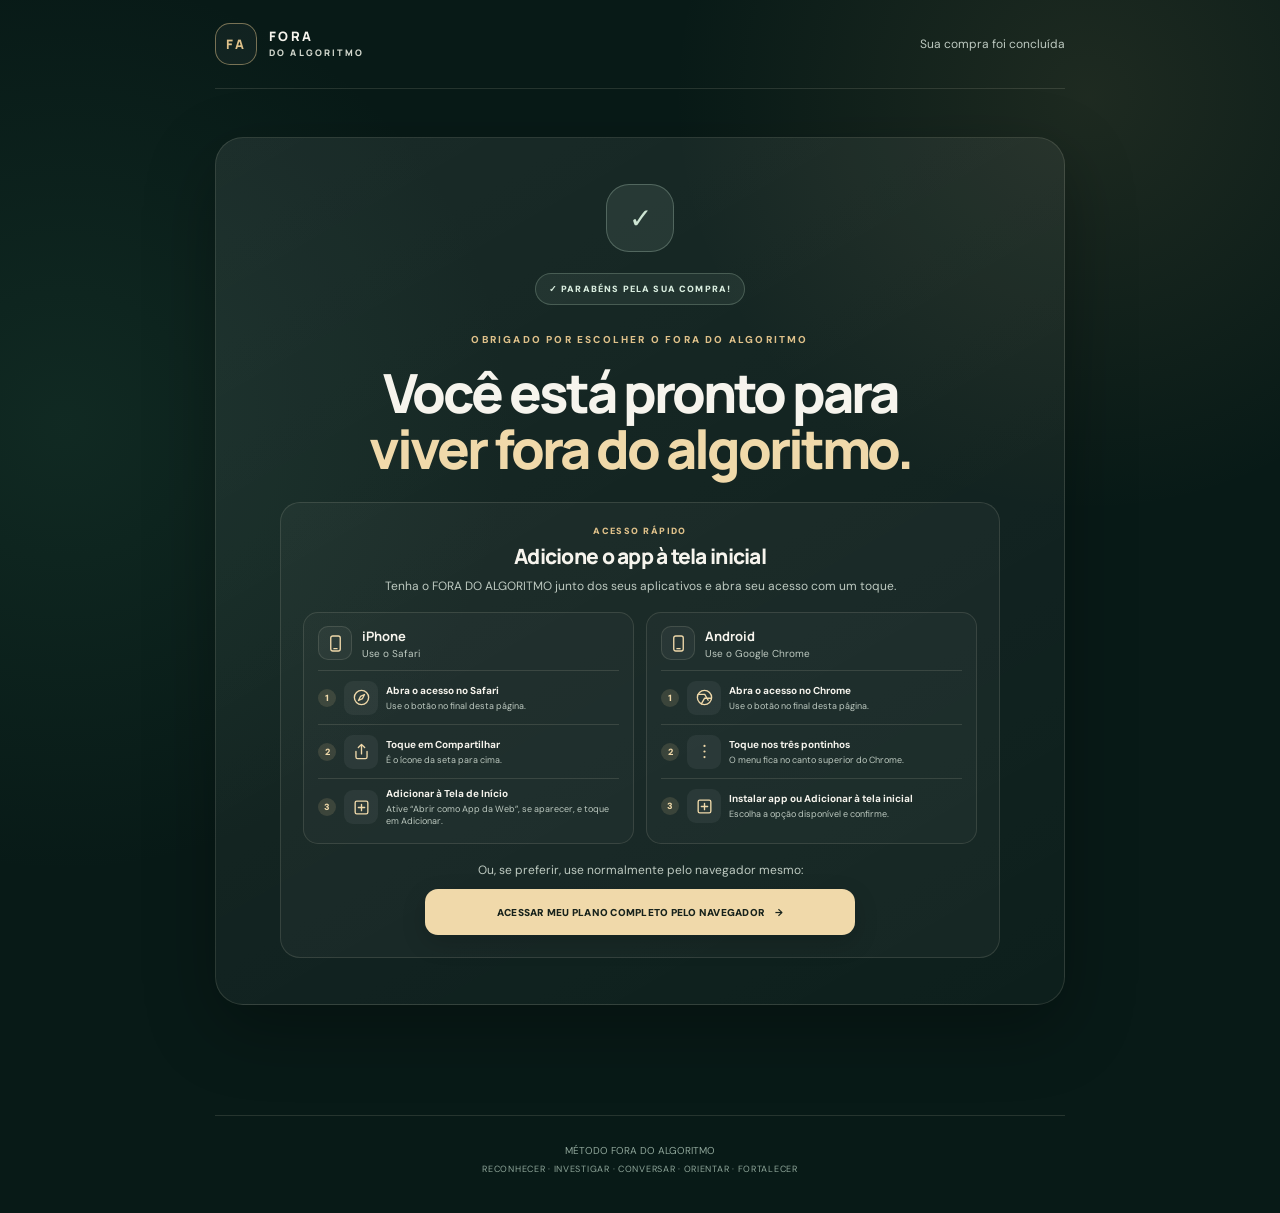
==== commit ddca2d9a: "Adiciona instruções visuais de instalação na confirmação do Plano Completo" ====
--- a/completo-confirmado/index.html
+++ b/completo-confirmado/index.html
@@ -8,8 +8,88 @@
 <div class="eyebrow spaced">Obrigado por escolher o FORA DO ALGORITMO</div>
 <h1>Você está pronto para<br><em>viver fora do algoritmo.</em></h1>
 
-<div class="single-cta"><a class="button button-gold full" href="https://foraalgoritmo-2.vercel.app/acesso/completo">ACESSAR MEU APLICATIVO <b>→</b></a></div>
-<div class="notice">Use sempre o link de acesso do Plano Completo. Guarde esta página para voltar ao aplicativo quando precisar.</div>
+
+<section class="install-guide" aria-labelledby="install-guide-title">
+  <div class="install-heading">
+    <span class="install-kicker">ACESSO RÁPIDO</span>
+    <h2 id="install-guide-title">Adicione o app à tela inicial</h2>
+    <p>Tenha o FORA DO ALGORITMO junto dos seus aplicativos e abra seu acesso com um toque.</p>
+  </div>
+  <div class="install-cards">
+    <article class="install-card">
+      <div class="install-card-header">
+        <span class="install-platform-icon"><svg viewBox="0 0 24 24" aria-hidden="true"><rect x="6" y="2.5" width="12" height="19" rx="2.5"/><path d="M10 18.5h4"/></svg></span>
+        <span><strong>iPhone</strong><small>Use o Safari</small></span>
+      </div>
+      <div class="install-step">
+        <span class="install-number">1</span>
+        <span class="install-illustration"><svg viewBox="0 0 24 24" aria-hidden="true"><circle cx="12" cy="12" r="9"/><path d="m15.8 8.2-2.5 5.1-5.1 2.5 2.5-5.1 5.1-2.5Z"/></svg></span>
+        <span class="install-step-copy"><b>Abra o acesso no Safari</b><small>Use o botão no final desta página.</small></span>
+      </div>
+      <div class="install-step">
+        <span class="install-number">2</span>
+        <span class="install-illustration"><svg viewBox="0 0 24 24" aria-hidden="true"><path d="M12 15V3m-4 4 4-4 4 4"/><path d="M5 12v7a2 2 0 0 0 2 2h10a2 2 0 0 0 2-2v-7"/></svg></span>
+        <span class="install-step-copy"><b>Toque em Compartilhar</b><small>É o ícone da seta para cima.</small></span>
+      </div>
+      <div class="install-step">
+        <span class="install-number">3</span>
+        <span class="install-illustration"><svg viewBox="0 0 24 24" aria-hidden="true"><rect x="4" y="4" width="16" height="16" rx="2"/><path d="M12 8v8m-4-4h8"/></svg></span>
+        <span class="install-step-copy"><b>Adicionar à Tela de Início</b><small>Ative “Abrir como App da Web”, se aparecer, e toque em Adicionar.</small></span>
+      </div>
+    </article>
+    <article class="install-card">
+      <div class="install-card-header">
+        <span class="install-platform-icon"><svg viewBox="0 0 24 24" aria-hidden="true"><rect x="6" y="2.5" width="12" height="19" rx="2.5"/><path d="M10 18.5h4"/></svg></span>
+        <span><strong>Android</strong><small>Use o Google Chrome</small></span>
+      </div>
+      <div class="install-step">
+        <span class="install-number">1</span>
+        <span class="install-illustration"><svg viewBox="0 0 24 24" aria-hidden="true"><circle cx="12" cy="12" r="9"/><path d="M3.8 8h8.5l4.3 7.5M8 20l4-7 8.1-.1"/></svg></span>
+        <span class="install-step-copy"><b>Abra o acesso no Chrome</b><small>Use o botão no final desta página.</small></span>
+      </div>
+      <div class="install-step">
+        <span class="install-number">2</span>
+        <span class="install-illustration"><svg viewBox="0 0 24 24" aria-hidden="true"><circle cx="12" cy="5" r="1.4" fill="currentColor" stroke="none"/><circle cx="12" cy="12" r="1.4" fill="currentColor" stroke="none"/><circle cx="12" cy="19" r="1.4" fill="currentColor" stroke="none"/></svg></span>
+        <span class="install-step-copy"><b>Toque nos três pontinhos</b><small>O menu fica no canto superior do Chrome.</small></span>
+      </div>
+      <div class="install-step">
+        <span class="install-number">3</span>
+        <span class="install-illustration"><svg viewBox="0 0 24 24" aria-hidden="true"><rect x="4" y="4" width="16" height="16" rx="2"/><path d="M12 8v8m-4-4h8"/></svg></span>
+        <span class="install-step-copy"><b>Instalar app ou Adicionar à tela inicial</b><small>Escolha a opção disponível e confirme.</small></span>
+      </div>
+    </article>
+  </div>
+  <div class="install-browser">
+    <p>Ou, se preferir, use normalmente pelo navegador mesmo:</p>
+    <a class="button button-gold full" href="https://foraalgoritmo-2.vercel.app/acesso/completo" id="open-app-link">ACESSAR MEU PLANO COMPLETO PELO NAVEGADOR <b>→</b></a>
+  </div>
+</section>
 </section></main>
+<div class="redirect-overlay" id="redirect-overlay" hidden aria-live="polite" aria-modal="true" role="dialog" aria-labelledby="redirect-title">
+  <div class="redirect-card">
+    <div class="redirect-spinner" aria-hidden="true"></div>
+    <h2 id="redirect-title">Entrando no aplicativo...</h2>
+    <p>Estamos preparando seu acesso. Você será direcionado em instantes.</p>
+    <div class="redirect-progress" aria-hidden="true"><span></span></div>
+  </div>
+</div>
 <footer class="footer">MÉTODO FORA DO ALGORITMO<br><span>RECONHECER · INVESTIGAR · CONVERSAR · ORIENTAR · FORTALECER</span></footer>
-</div></body></html>+</div>
+<script>
+(function () {
+  const link = document.getElementById("open-app-link");
+  const overlay = document.getElementById("redirect-overlay");
+  if (!link || !overlay) return;
+  link.addEventListener("click", function (event) {
+    event.preventDefault();
+    const destination = link.href;
+    overlay.hidden = false;
+    document.body.classList.add("is-redirecting");
+    link.setAttribute("aria-disabled", "true");
+    window.setTimeout(function () {
+      window.location.assign(destination);
+    }, 1800);
+  });
+})();
+</script>
+</body></html>
--- a/styles.css
+++ b/styles.css
@@ -437,3 +437,370 @@
   opacity:1;
   box-shadow:0 8px 18px rgba(40,122,75,.18);
 }
+
+
+/* Downsell compacta: conteúdo prioritário visível sem rolagem em telas comuns */
+.light-downsell .topbar{padding:10px 0}
+.light-downsell .brand{gap:9px;font-size:11px}
+.light-downsell .brand-symbol{width:34px;height:34px;border-radius:11px}
+.light-downsell .brand small{font-size:8px;margin-top:2px}
+.light-downsell .top-note{font-size:10px}
+.light-downsell .page{padding:12px 0 14px}
+.light-downsell .panel{padding:16px 24px;border-radius:20px}
+.light-downsell .status{padding:6px 10px;font-size:9px}
+.light-downsell .spaced{margin-top:8px}
+.light-downsell .eyebrow{font-size:9px;letter-spacing:.16em}
+.light-downsell .page h1{
+  font-size:clamp(27px,3.2vw,34px);
+  line-height:1.04;
+  margin:8px 0;
+  letter-spacing:-.04em;
+}
+.light-downsell .page-lead{font-size:12px;line-height:1.45;max-width:670px}
+.light-downsell .offer{margin:12px 0 7px;border-radius:15px}
+.light-downsell .offer-head{padding:10px 18px 9px}
+.light-downsell .offer-tag{font-size:8px;letter-spacing:.12em}
+.light-downsell .offer h2{font-size:21px;margin:5px 0 3px}
+.light-downsell .offer-head p{font-size:11px;line-height:1.35;margin:0}
+.light-downsell .delta{font-size:32px;line-height:1;margin:6px 0 2px}
+.light-downsell .muted-small{font-size:9px;line-height:1.3;margin-top:2px}
+.light-downsell .offer-benefits{
+  grid-template-columns:1fr 1fr;
+  gap:7px 14px;
+  padding:10px 18px;
+}
+.light-downsell .offer-benefits div{font-size:11px;gap:6px}
+.light-downsell .offer-benefits span{font-size:11px;line-height:1.3}
+.light-downsell .offer-actions{padding:0 18px 12px}
+.light-downsell .offer-actions .button{padding:11px 14px;font-size:11px;line-height:1.25}
+.light-downsell .refuse{margin:6px auto 0;padding:7px 12px;font-size:11px;line-height:1.35}
+.light-downsell .footer{margin-top:8px;padding:8px 0 10px;font-size:9px;line-height:1.45}
+.light-downsell .footer span{font-size:8px;letter-spacing:.05em}
+
+@media(max-width:760px){
+  .light-downsell .topbar{padding:9px 0}
+  .light-downsell .page{padding:9px 0 10px}
+  .light-downsell .panel{padding:14px 13px;border-radius:17px}
+  .light-downsell .page h1{font-size:clamp(24px,6vw,29px);margin:7px 0;line-height:1.03}
+  .light-downsell .page-lead{font-size:11px;line-height:1.4}
+  .light-downsell .offer{margin:10px 0 6px}
+  .light-downsell .offer-head{padding:9px 12px 8px}
+  .light-downsell .offer h2{font-size:19px;margin:4px 0}
+  .light-downsell .offer-head p{font-size:10px}
+  .light-downsell .delta{font-size:29px;margin:5px 0 1px}
+  .light-downsell .offer-benefits{grid-template-columns:1fr 1fr;padding:9px 12px;gap:6px 8px}
+  .light-downsell .offer-benefits div{font-size:10px}
+  .light-downsell .offer-benefits span{font-size:10px;line-height:1.25}
+  .light-downsell .offer-actions{padding:0 12px 10px}
+  .light-downsell .offer-actions .button{font-size:10px;padding:10px 9px}
+  .light-downsell .refuse{font-size:10px;padding:6px 9px;margin-top:5px}
+  .light-downsell .footer{margin-top:6px;padding:6px 0 8px}
+}
+@media(max-width:360px){
+  .light-downsell .offer-benefits{grid-template-columns:1fr}
+  .light-downsell .offer-benefits div{font-size:10px}
+  .light-downsell .offer-benefits span{font-size:10px}
+}
+@media(max-height:700px) and (min-width:761px){
+  .light-downsell .topbar{padding:7px 0}
+  .light-downsell .page{padding:6px 0}
+  .light-downsell .panel{padding:12px 22px}
+  .light-downsell .spaced{margin-top:5px}
+  .light-downsell .page h1{font-size:29px;margin:5px 0}
+  .light-downsell .page-lead{font-size:11px;line-height:1.35}
+  .light-downsell .offer{margin:8px 0 4px}
+  .light-downsell .offer-head{padding:7px 16px}
+  .light-downsell .offer-benefits{padding:7px 16px;gap:5px 12px}
+  .light-downsell .offer-actions{padding:0 16px 8px}
+  .light-downsell .refuse{margin-top:4px;padding:5px 10px}
+  .light-downsell .footer{margin-top:3px;padding:4px 0 5px}
+}
+
+
+/* Downsell: layout arejado e hierarquia visual simplificada */
+.light-downsell .topbar{padding:15px 0}
+.light-downsell .brand{gap:11px;font-size:12px}
+.light-downsell .brand-symbol{width:38px;height:38px;border-radius:12px}
+.light-downsell .top-note{font-size:11px}
+.light-downsell .page{padding:19px 0 14px}
+.light-downsell .panel{
+  padding:25px 38px 21px;
+  border-radius:22px;
+}
+.light-downsell .status{
+  padding:8px 12px;
+  font-size:9px;
+  letter-spacing:.11em;
+}
+.light-downsell .eyebrow{display:none}
+.light-downsell .page h1{
+  max-width:680px;
+  margin:13px auto 10px;
+  font-size:clamp(31px,4vw,40px);
+  line-height:1.1;
+  letter-spacing:-.045em;
+}
+.light-downsell .page-lead{
+  max-width:590px;
+  font-size:14px;
+  line-height:1.55;
+}
+.light-downsell .offer{
+  max-width:650px;
+  margin:21px auto 13px;
+  border-radius:18px;
+}
+.light-downsell .offer-head{
+  padding:17px 22px 14px;
+}
+.light-downsell .offer h2{
+  margin:0 0 5px;
+  font-size:23px;
+}
+.light-downsell .delta{
+  margin:5px 0 3px;
+  font-size:38px;
+  line-height:1;
+}
+.light-downsell .muted-small{
+  margin-top:4px;
+  font-size:10px;
+  line-height:1.4;
+}
+.light-downsell .offer-benefits{
+  grid-template-columns:1fr 1fr;
+  gap:11px 18px;
+  padding:15px 23px;
+}
+.light-downsell .offer-benefits div{
+  gap:8px;
+  font-size:12px;
+}
+.light-downsell .offer-benefits span{
+  font-size:12px;
+  line-height:1.4;
+}
+.light-downsell .offer-actions{padding:0 23px 18px}
+.light-downsell .offer-actions .button{
+  min-height:47px;
+  padding:13px 18px;
+  font-size:11px;
+  letter-spacing:.015em;
+}
+.light-downsell .refuse{
+  margin:11px auto 0;
+  padding:8px 13px;
+  font-size:11px;
+  background:transparent;
+  border-color:transparent;
+}
+.light-downsell .footer{
+  margin-top:13px;
+  padding:12px 0 14px;
+  font-size:9px;
+  line-height:1.5;
+}
+.light-downsell .footer span{font-size:8px}
+
+@media(max-width:760px){
+  .light-downsell .topbar{padding:12px 0}
+  .light-downsell .top-note{font-size:9px}
+  .light-downsell .page{padding:14px 0 10px}
+  .light-downsell .panel{padding:20px 16px 17px}
+  .light-downsell .page h1{
+    font-size:clamp(27px,6vw,33px);
+    margin:11px auto 8px;
+  }
+  .light-downsell .page-lead{font-size:12px;line-height:1.5}
+  .light-downsell .offer{margin:16px auto 10px}
+  .light-downsell .offer-head{padding:15px 14px 12px}
+  .light-downsell .offer h2{font-size:21px}
+  .light-downsell .delta{font-size:35px}
+  .light-downsell .offer-benefits{
+    grid-template-columns:1fr 1fr;
+    gap:9px 10px;
+    padding:13px 14px;
+  }
+  .light-downsell .offer-benefits div{font-size:11px;gap:6px}
+  .light-downsell .offer-benefits span{font-size:11px;line-height:1.35}
+  .light-downsell .offer-actions{padding:0 14px 14px}
+  .light-downsell .offer-actions .button{font-size:10px;padding:12px 9px}
+  .light-downsell .refuse{font-size:10px;padding:7px 9px}
+  .light-downsell .footer{margin-top:8px;padding:8px 0 10px}
+}
+@media(max-width:360px){
+  .light-downsell .offer-benefits{grid-template-columns:1fr}
+}
+
+
+/* Recusa do downsell com maior contraste, ainda secundária ao CTA principal */
+.light-downsell .refuse{
+  display:inline-flex;
+  align-items:center;
+  justify-content:center;
+  margin:12px auto 0;
+  padding:10px 18px;
+  color:#51463d;
+  background:#f0e9e1;
+  border:1px solid #d9cbbd;
+  border-radius:10px;
+  font-size:12px;
+  font-weight:700;
+  text-decoration:none;
+  box-shadow:0 2px 7px rgba(62,47,35,.06);
+  transition:background .18s ease,border-color .18s ease,transform .18s ease;
+}
+.light-downsell .refuse:hover{
+  color:#3d332c;
+  background:#e9dfd5;
+  border-color:#c9b7a6;
+  transform:translateY(-1px);
+}
+@media(max-width:760px){
+  .light-downsell .refuse{
+    margin-top:10px;
+    padding:9px 14px;
+    font-size:11px;
+  }
+}
+
+
+/* Guia visual de instalação do atalho na tela inicial */
+.install-guide{
+  max-width:720px;
+  margin:26px auto 0;
+  padding:22px;
+  text-align:left;
+  border:1px solid var(--line);
+  border-radius:20px;
+  background:rgba(255,255,255,.035);
+}
+.install-heading{text-align:center}
+.install-kicker{
+  display:block;
+  margin-bottom:7px;
+  color:var(--gold);
+  font-size:9px;
+  font-weight:900;
+  letter-spacing:.16em;
+}
+.install-heading h2{
+  margin:0 0 7px;
+  color:var(--ink);
+  font:800 21px/1.2 Manrope,sans-serif;
+  letter-spacing:-.035em;
+}
+.install-heading p{
+  max-width:520px;
+  margin:0 auto;
+  color:var(--muted);
+  font-size:12px;
+  line-height:1.55;
+}
+.install-cards{
+  display:grid;
+  grid-template-columns:1fr 1fr;
+  gap:12px;
+  margin-top:17px;
+}
+.install-card{
+  padding:13px 14px 8px;
+  border:1px solid var(--line);
+  border-radius:15px;
+  background:rgba(255,255,255,.025);
+}
+.install-card-header{
+  display:flex;
+  align-items:center;
+  gap:10px;
+  padding-bottom:10px;
+  border-bottom:1px solid var(--line);
+}
+.install-platform-icon{
+  width:34px;
+  height:34px;
+  display:grid;
+  place-items:center;
+  color:var(--gold2);
+  border:1px solid var(--line);
+  border-radius:10px;
+  background:rgba(255,255,255,.045);
+}
+.install-platform-icon svg{
+  width:19px;height:19px;fill:none;stroke:currentColor;stroke-width:1.7;
+  stroke-linecap:round;stroke-linejoin:round;
+}
+.install-card-header strong{display:block;color:var(--ink);font:700 13px Manrope,sans-serif}
+.install-card-header small{display:block;margin-top:2px;color:var(--muted);font-size:10px}
+.install-step{
+  display:flex;
+  align-items:center;
+  gap:8px;
+  min-height:54px;
+  padding:8px 0;
+  border-bottom:1px solid var(--line);
+}
+.install-step:last-child{border-bottom:0}
+.install-number{
+  flex:0 0 18px;
+  width:18px;height:18px;
+  display:grid;place-items:center;
+  border-radius:50%;
+  background:rgba(223,193,138,.15);
+  color:var(--gold2);
+  font-size:9px;font-weight:900;
+}
+.install-illustration{
+  flex:0 0 34px;
+  width:34px;height:34px;
+  display:grid;place-items:center;
+  border-radius:9px;
+  color:var(--gold2);
+  background:rgba(255,255,255,.055);
+}
+.install-illustration svg{
+  width:19px;height:19px;fill:none;stroke:currentColor;stroke-width:1.7;
+  stroke-linecap:round;stroke-linejoin:round;
+}
+.install-step-copy{min-width:0}
+.install-step-copy b{display:block;color:var(--ink);font-size:10px;line-height:1.3}
+.install-step-copy small{display:block;margin-top:3px;color:var(--muted);font-size:9px;line-height:1.35}
+.install-browser{
+  max-width:430px;
+  margin:17px auto 0;
+  text-align:center;
+}
+.install-browser p{margin:0 0 10px;color:var(--muted);font-size:12px;line-height:1.5}
+.install-browser .button{
+  min-height:46px;
+  padding:13px 16px;
+  font-size:10px;
+  letter-spacing:.025em;
+}
+.light-upsell .install-guide{
+  background:#fbf7f3;
+  border-color:#e9ddd4;
+}
+.light-upsell .install-card{background:#fffdfa;border-color:#e9e1da}
+.light-upsell .install-card-header{border-color:#eee5de}
+.light-upsell .install-platform-icon,
+.light-upsell .install-illustration{background:#f5efe8;border-color:#e8dfd7;color:#8e7958}
+.light-upsell .install-number{background:#f3eae0;color:#8e7958}
+.light-upsell .install-step{border-color:#eee5de}
+.light-upsell .install-heading h2,
+.light-upsell .install-card-header strong,
+.light-upsell .install-step-copy b{color:#292522}
+.light-upsell .install-heading p,
+.light-upsell .install-card-header small,
+.light-upsell .install-step-copy small,
+.light-upsell .install-browser p{color:#68615b}
+.light-upsell .install-kicker{color:#8e7958}
+.light-upsell .install-browser .button{background:#287a4b;color:#fff}
+@media(max-width:700px){
+  .install-guide{padding:17px 13px;margin-top:20px}
+  .install-heading h2{font-size:19px}
+  .install-cards{grid-template-columns:1fr;gap:9px;margin-top:13px}
+  .install-card{padding:11px 12px 6px}
+  .install-step{min-height:49px}
+  .install-browser{margin-top:14px}
+}
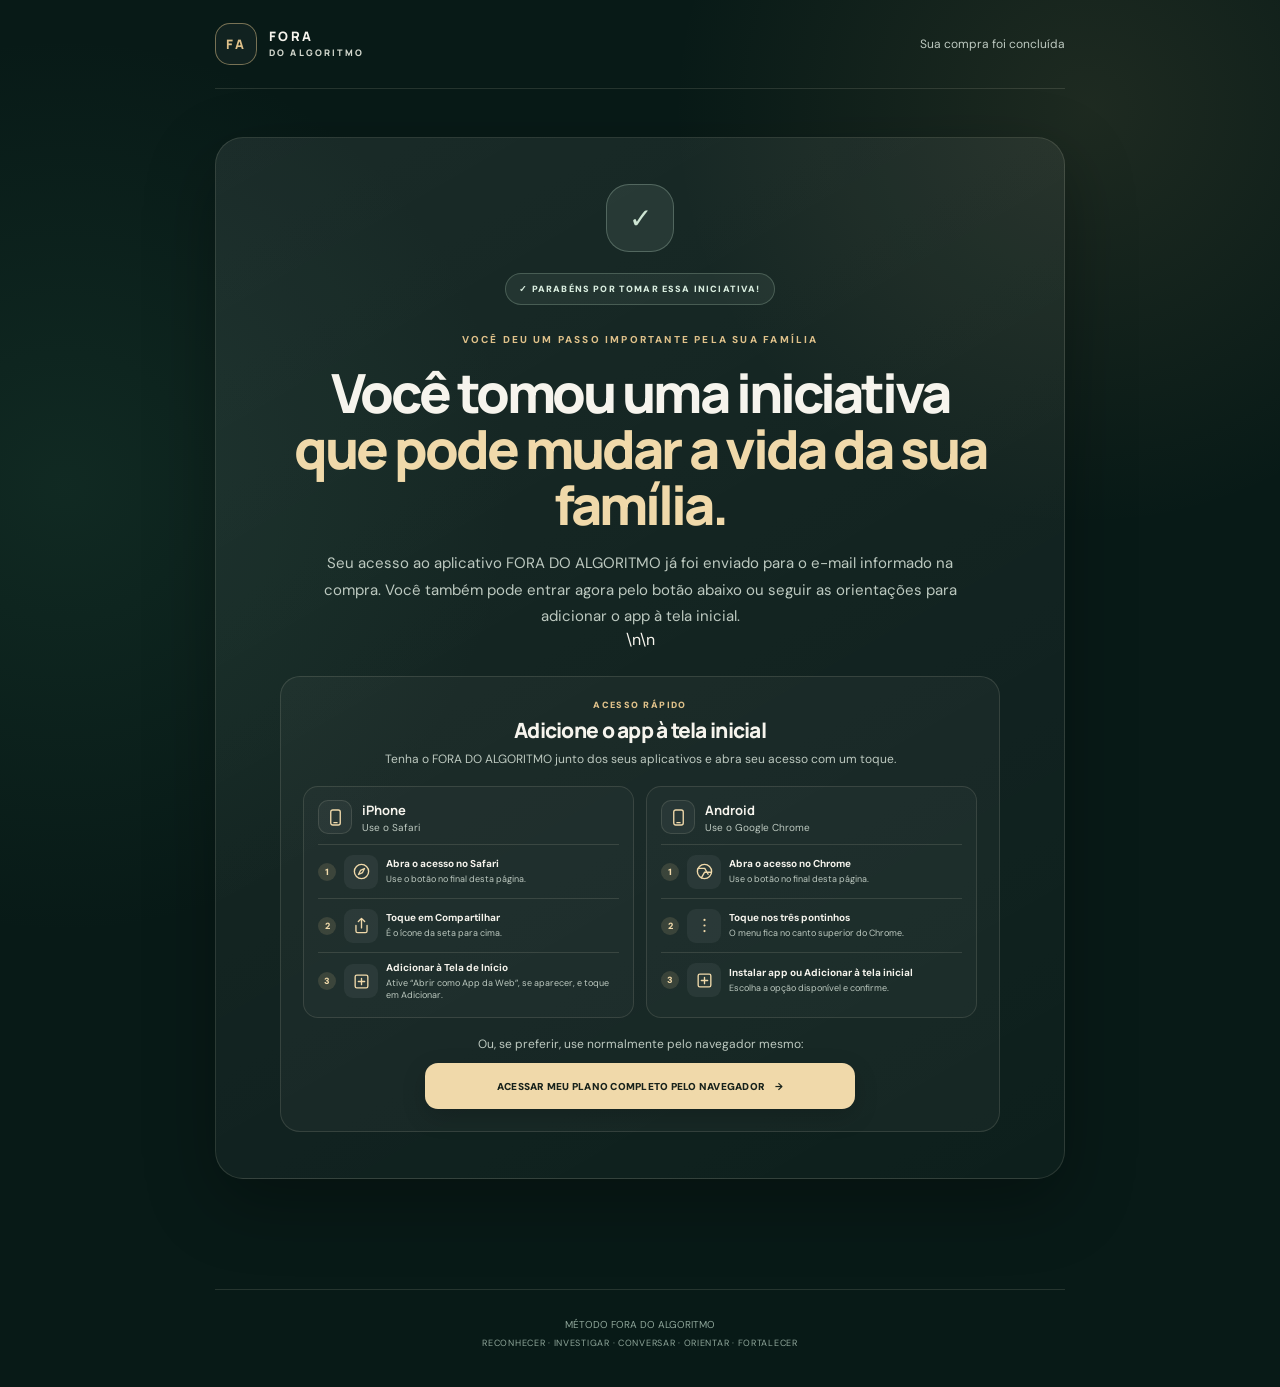
==== commit 240ad387: "Improve complete plan confirmation message" ====
--- a/completo-confirmado/index.html
+++ b/completo-confirmado/index.html
@@ -4,12 +4,12 @@
 <body><div class="shell narrow">
 <header class="topbar"><div class="brand"><span class="brand-symbol">FA</span><span>FORA<small>DO ALGORITMO</small></span></div><span class="top-note">Sua compra foi concluída</span></header>
 <main class="page"><section class="panel center">
-<div class="success-icon">✓</div><div class="status">✓ PARABÉNS PELA SUA COMPRA!</div>
-<div class="eyebrow spaced">Obrigado por escolher o FORA DO ALGORITMO</div>
-<h1>Você está pronto para<br><em>viver fora do algoritmo.</em></h1>
+<div class="success-icon">✓</div><div class="status">✓ PARABÉNS POR TOMAR ESSA INICIATIVA!</div>
+<div class="eyebrow spaced">Você deu um passo importante pela sua família</div>
+<h1>Você tomou uma iniciativa<br><em>que pode mudar a vida da sua família.</em></h1>
 
 
-<section class="install-guide" aria-labelledby="install-guide-title">
+<p class="page-lead">Seu acesso ao aplicativo FORA DO ALGORITMO já foi enviado para o e-mail informado na compra. Você também pode entrar agora pelo botão abaixo ou seguir as orientações para adicionar o app à tela inicial.</p>\n\n<section class="install-guide" aria-labelledby="install-guide-title">
   <div class="install-heading">
     <span class="install-kicker">ACESSO RÁPIDO</span>
     <h2 id="install-guide-title">Adicione o app à tela inicial</h2>
